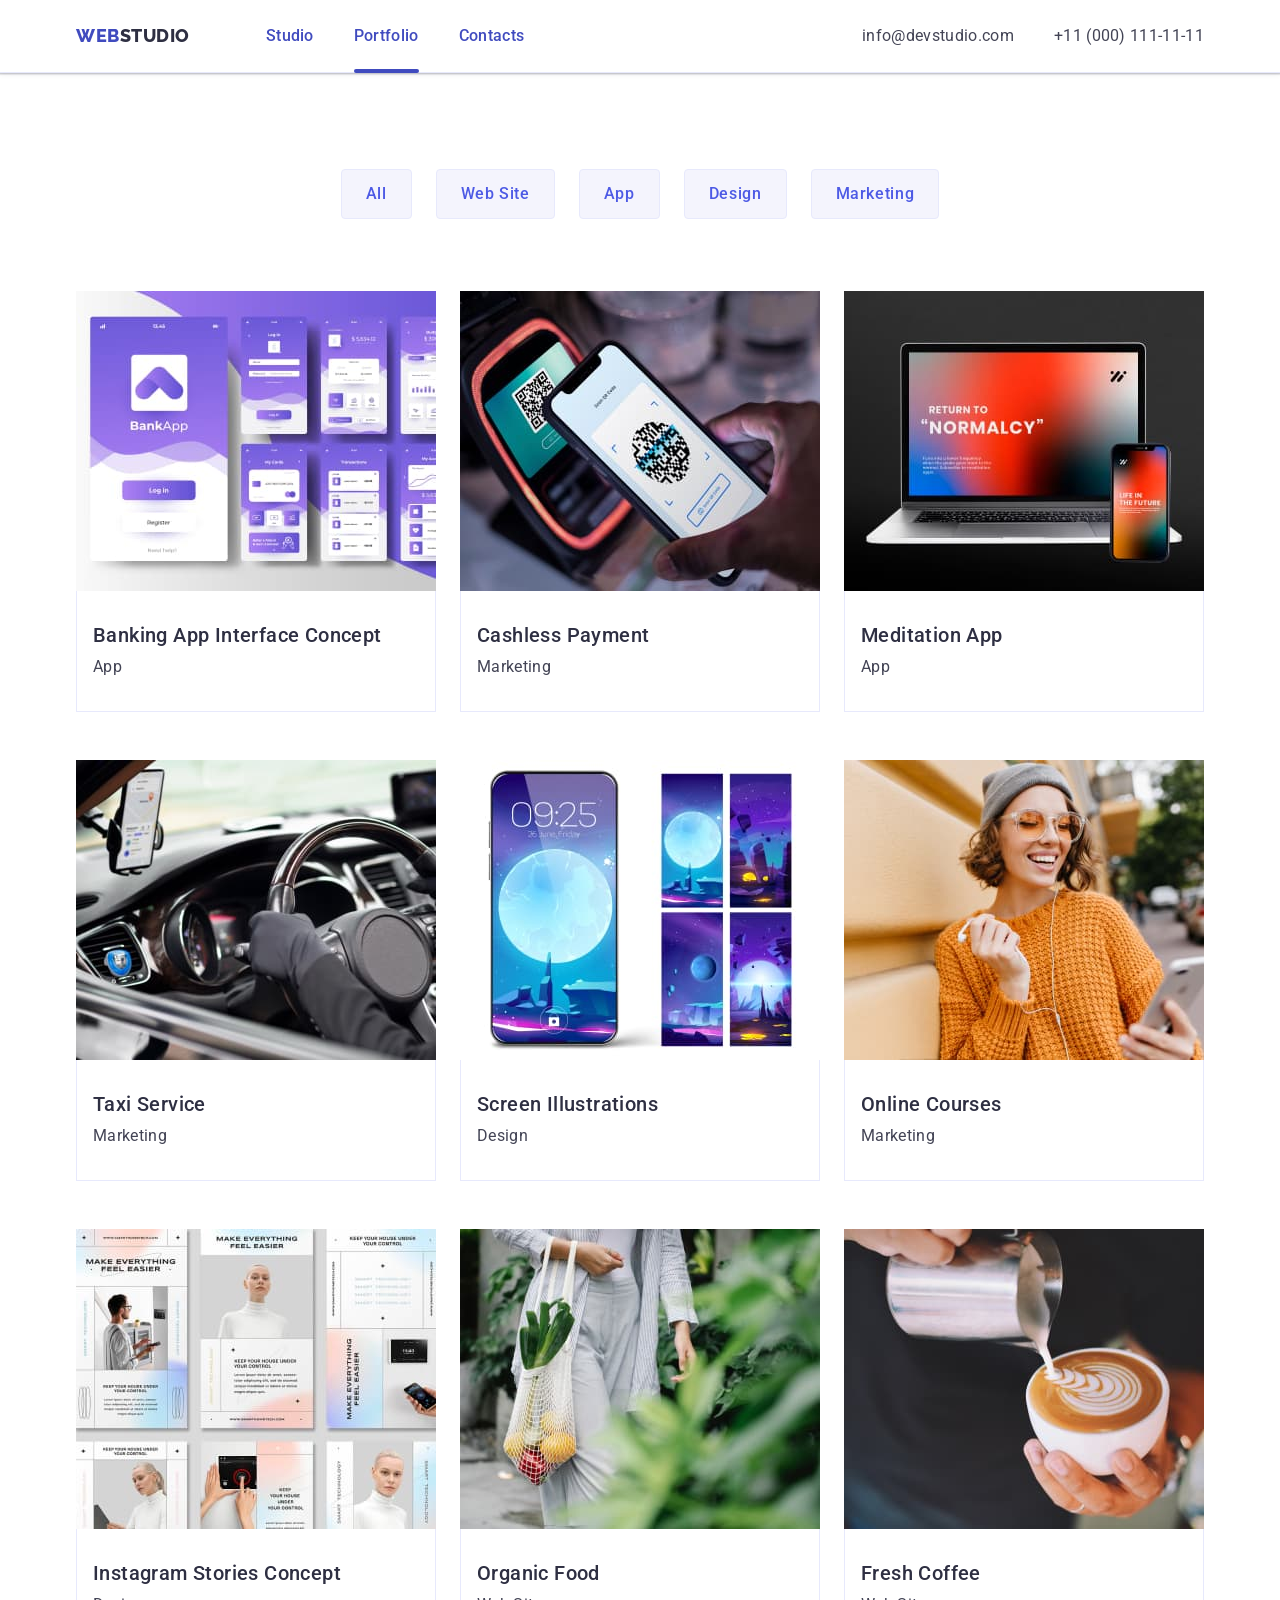
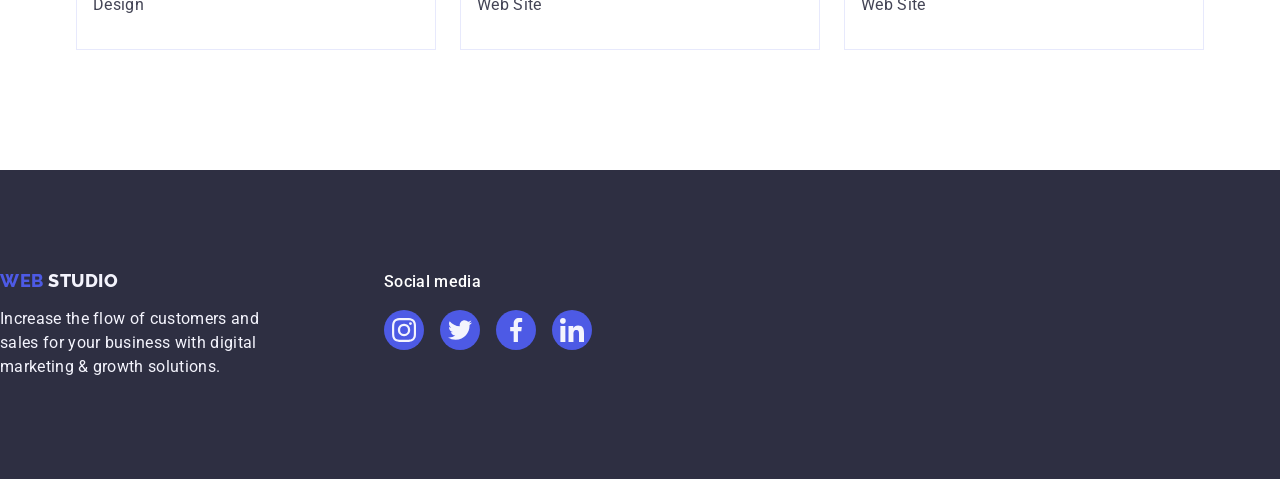
==== portfolio.html @ 7f1d04fc "Initial commit" ====
<!DOCTYPE html>
<html lang="en">
  <head>
    <meta charset="UTF-8" />
    <meta name="viewport" content="width=, initial-scale=1.0" />
    <title>Portfolio</title>
    <link rel="preconnect" href="https://fonts.googleapis.com" />
    <link rel="preconnect" href="https://fonts.gstatic.com" crossorigin />
    <link rel="preconnect" href="https://fonts.googleapis.com" />
    <link rel="preconnect" href="https://fonts.gstatic.com" crossorigin />
    <link
      href="https://fonts.googleapis.com/css2?family=Raleway:wght@800&family=Roboto:wght@400;500;700;900&display=swap"
      rel="stylesheet"
    />
    <link
      rel="stylesheet"
      href="https://cdnjs.cloudflare.com/ajax/libs/modern-normalize/2.0.0/modern-normalize.min.css"
    />
    <link rel="stylesheet" href="./css/styles.css" />
  </head>
  <body>
    <!---header section-->
    <header class="header">
      <div class="header-content container">
        <nav class="nav">
          <a class="logo link" href="./index.html"
            >Web<span class="logo-span">Studio </span>
          </a>

          <ul class="naw-list list">
            <li class="naw-element">
              <a class="naw-item link" href="./index.html">Studio</a>
            </li>
            <li class="naw-element">
              <a class="naw-item link current" href="./portfolio.html"
                >Portfolio</a
              >
            </li>
            <li class="naw-element">
              <a class="naw-item link" href="">Contacts</a>
            </li>
          </ul>
        </nav>

        <address class="adress">
          <ul class="adress-list list">
            <li class="adress-element">
              <a class="adress-item link" href="mailto:info@devstudio.com"
                >info@devstudio.com</a
              >
            </li>
            <li class="adress-element">
              <a class="adress-item link" href="tel:+110001111111"
                >+11 (000) 111-11-11</a
              >
            </li>
          </ul>
        </address>
      </div>
    </header>
    <main class="main">
      <section class="filter">
        <div class="container">
          <h1 class="visually-hidden">portfolio</h1>
          <ul class="filter-list list">
            <li class="filter-item">
              <button class="filter-button" type="button">All</button>
            </li>

            <li class="filter-item">
              <button class="filter-button" type="button">Web Site</button>
            </li>

            <li class="filter-item">
              <button class="filter-button" type="button">App</button>
            </li>

            <li class="filter-item">
              <button class="filter-button" type="button">Design</button>
            </li>

            <li class="filter-item">
              <button class="filter-button" type="button">Marketing</button>
            </li>
          </ul>

          <ul class="galery-list list">
            <li class="galery-item">
              <a class="galery-link link" href="">
                <div class="galery-image">
                  <img
                    class="galery-image"
                    src="./images/meny.jpg"
                    width="360"
                    alt="Banking App Interface Concept"
                  />
                  <p class="galery-img-p">
                    14 Stylish and User-Friendly App Design Concepts · Task
                    Manager App · Calorie Tracker App · Exotic Fruit Ecommerce
                    App · Cloud Storage App
                  </p>
                </div>
                <div class="container-galery">
                  <h2 class="galery-title">Banking App Interface Concept</h2>
                  <p class="galery-text">App</p>
                </div>
              </a>
            </li>

            <li class="galery-item">
              <a class="galery-link link" href="">
                <div class="galery-image">
                  <img
                    class="galery-image"
                    src="./images/tel.jpg"
                    width="360"
                    alt="Cashless Payment"
                  />
                  <p class="galery-img-p">
                    14 Stylish and User-Friendly App Design Concepts · Task
                    Manager App · Calorie Tracker App · Exotic Fruit Ecommerce
                    App · Cloud Storage App
                  </p>
                </div>
                <div class="container-galery">
                  <h2 class="galery-title">Cashless Payment</h2>
                  <p class="galery-text">Marketing</p>
                </div>
              </a>
            </li>

            <li class="galery-item">
              <a class="galery-link link" href="">
                <div class="galery-image">
                  <img
                    class="galery-image"
                    src="./images/notered.jpg"
                    width="360"
                    alt="Meditation App"
                  />
                  <p class="galery-img-p">
                    14 Stylish and User-Friendly App Design Concepts · Task
                    Manager App · Calorie Tracker App · Exotic Fruit Ecommerce
                    App · Cloud Storage App
                  </p>
                </div>
                <div class="container-galery">
                  <h2 class="galery-title">Meditation App</h2>
                  <p class="galery-text">App</p>
                </div>
              </a>
            </li>

            <li class="galery-item">
              <a class="galery-link link" href="">
                <div class="galery-image">
                  <img
                    class="galery-image"
                    src="./images/car.jpg"
                    width="360"
                    alt="Taxi Service"
                  />
                  <p class="galery-img-p">
                    14 Stylish and User-Friendly App Design Concepts · Task
                    Manager App · Calorie Tracker App · Exotic Fruit Ecommerce
                    App · Cloud Storage App
                  </p>
                </div>
                <div class="container-galery">
                  <h2 class="galery-title">Taxi Service</h2>
                  <p class="galery-text">Marketing</p>
                </div>
              </a>
            </li>

            <li class="galery-item">
              <a class="galery-link link" href="">
                <div class="galery-image">
                  <img
                    class="galery-image"
                    src="./images/moon.jpg"
                    width="360"
                    alt="Screen Illustrations"
                  />
                  <p class="galery-img-p">
                    14 Stylish and User-Friendly App Design Concepts · Task
                    Manager App · Calorie Tracker App · Exotic Fruit Ecommerce
                    App · Cloud Storage App
                  </p>
                </div>
                <div class="container-galery">
                  <h2 class="galery-title">Screen Illustrations</h2>
                  <p class="galery-text">Design</p>
                </div>
              </a>
            </li>

            <li class="galery-item">
              <a class="galery-link link" href="">
                <div class="galery-image">
                  <img
                    class="galery-image"
                    src="./images/girl.jpg"
                    width="360"
                    alt="Online Courses"
                  />
                  <p class="galery-img-p">
                    14 Stylish and User-Friendly App Design Concepts · Task
                    Manager App · Calorie Tracker App · Exotic Fruit Ecommerce
                    App · Cloud Storage App
                  </p>
                </div>
                <div class="container-galery">
                  <h2 class="galery-title">Online Courses</h2>
                  <p class="galery-text">Marketing</p>
                </div>
              </a>
            </li>

            <li class="galery-item">
              <a class="galery-link link" href="">
                <div class="galery-image">
                  <img
                    class="galery-image"
                    src="./images/card.jpg"
                    width="360"
                    alt=" Instagram Stories Concept"
                  />
                  <p class="galery-img-p">
                    14 Stylish and User-Friendly App Design Concepts · Task
                    Manager App · Calorie Tracker App · Exotic Fruit Ecommerce
                    App · Cloud Storage App
                  </p>
                </div>
                <div class="container-galery">
                  <h2 class="galery-title">Instagram Stories Concept</h2>
                  <p class="galery-text">Design</p>
                </div>
              </a>
            </li>

            <li class="galery-item">
              <a class="galery-link link" href="">
                <div class="galery-image">
                  <img
                    class="galery-image"
                    src="./images/fruit.jpg"
                    width="360"
                    alt="Organic Food"
                  />
                  <p class="galery-img-p">
                    14 Stylish and User-Friendly App Design Concepts · Task
                    Manager App · Calorie Tracker App · Exotic Fruit Ecommerce
                    App · Cloud Storage App
                  </p>
                </div>
                <div class="container-galery">
                  <h2 class="galery-title">Organic Food</h2>
                  <p class="galery-text">Web Site</p>
                </div>
              </a>
            </li>

            <li class="galery-item">
              <a class="galery-link link" href="">
                <div class="galery-image">
                  <img
                    class="galery-image"
                    src="./images/cofee.jpg"
                    width="360"
                    alt="Fresh Coffee"
                  />
                  <p class="galery-img-p">
                    14 Stylish and User-Friendly App Design Concepts · Task
                    Manager App · Calorie Tracker App · Exotic Fruit Ecommerce
                    App · Cloud Storage App
                  </p>
                </div>
                <div class="container-galery">
                  <h2 class="galery-title">Fresh Coffee</h2>
                  <p class="galery-text">Web Site</p>
                </div>
              </a>
            </li>
          </ul>
        </div>
      </section>
    </main>
    <!--footer section-->
    <footer class="footer">
      <div class="footer-container">
        <div class="footer-content">
          <a class="footer-logo link" href="./index.html"
            >Web <span class="logo-span">Studio </span>
          </a>
          <p class="footer-text">
            Increase the flow of customers and sales for your business with
            digital marketing & growth solutions.
          </p>
        </div>
        <div class="footer-social">
          <p class="footer-social-text">Social media</p>
          <ul class="footer-social-list list">
            <li class="footer-social-list-item">
              <a class="footer-icon-social" href="#">
                <svg class="footer-icon" width="24" height="24">
                  <use href="./images/icons.svg#icon-instagram"></use>
                </svg>
              </a>
            </li>
            <li class="footer-social-list-item">
              <a class="footer-icon-social" href="#">
                <svg class="footer-icon" width="24" height="24">
                  <use href="./images/icons.svg#icon-twitter"></use>
                </svg>
              </a>
            </li>
            <li class="footer-social-list-item">
              <a class="footer-icon-social" href="#">
                <svg class="footer-icon" width="24" height="24">
                  <use href="./images/icons.svg#icon-facebook"></use>
                </svg>
              </a>
            </li>
            <li class="footer-social-list-item">
              <a class="footer-icon-social" href="#">
                <svg class="footer-icon" width="24" height="24">
                  <use href="./images/icons.svg#icon-linkedin"></use>
                </svg>
              </a>
            </li>
          </ul>
        </div>
      </div>
    </footer>
  </body>
</html>
---- css/styles.css ----
/*
font-family: "Roboto", sans-serif;
font-family: "Relawey", sans-serif;
*/

*,
*::after,
*::before {
  box-sizing: border-box;
}
img {
  display: block;
  max-width: 100%;
  height: auto;
}
body {
  margin: 0;
  font-family: Roboto, sans-serif;
  color: #434455;
  background-color: var(--white);
}

:root {
  --irish: #4d5ae5;
  --ocean: #404bbf;
  --navyblue: #2e2f42;
  --slate: #434455;
  --lightflover: #8e8f99;
  --cornflover: #e7e9fc;
  --cloud: #f4f4fd;
  --white: #ffffff;
}

.container {
  max-width: 1158px;
  padding-left: 15px;
  padding-right: 15px;
  margin-left: auto;
  margin-right: auto;
}

h1,
h2,
h3,
h4,
h5,
h6,
p {
  margin: 0;
}
ul {
  margin: 0;
  padding: 0;
  list-style-type: none;
}

.header {
  border-bottom: 1px solid #e7e9fc;
  box-shadow: 0px 1px 6px 0px rgba(46, 47, 66, 0.08),
    0px 1px 1px 0px rgba(46, 47, 66, 0.16),
    0px 2px 1px 0px rgba(46, 47, 66, 0.08);
}
.header-content {
  display: flex;
  align-items: center;
  justify-content: space-between;
}
.logo {
  margin-right: 76px;
  padding: 24px 0;
  font-family: Raleway, sans-serif;
  color: var(--iris, #4d5ae5);
  font-size: 18px;
  font-weight: 800;
  line-height: 1.17;
  letter-spacing: 0.54px;
  text-transform: uppercase;
}
.logo-span {
  color: var(--navyblue);
}
.link {
  text-decoration: none;
  position: relative;
  color: #404bbf;
}
.list {
  list-style: none;
}
.nav {
  display: flex;
  align-self: center;
  align-items: center;
}

.naw-list {
  display: flex;
  align-items: center;
  gap: 40px;
}
.naw-item {
  display: block;
  padding: 24px 0;
  color: var(--navyblue);
  font-family: Roboto, sans-serif;
  font-size: 16px;
  font-weight: 500;
  line-height: 1.5;
  letter-spacing: 0.02em;
  color: #404bbf;
   transition:color 250ms cubic-bezier(0.4, 0, 0.2, 1) ;
}
.naw-item:hover::after,
.naw-item:focus::after,
.naw-item.current::after
 {
  opacity: 1;
}
.naw-item:hover 
.naw-item:focus {
  color: #404bbf;
}
.naw-item:active{
  color: #404bbf;
}
.naw-item::after {
   position: absolute;
  left: 0;
 content: "";
 opacity: 0;
  width: 100%;
  height: 4px;
  bottom: -1px;
   
  color: var(--ocean);
  background-color: #404bbf;
  border-radius: 2px;
  
  margin-top: 20px;
 

}
.naw-item.curent{
  color:#404bbf ;
}
.visually-hidden {
  position: absolute;
  width: 1px;
  height: 1px;
  margin: -1px;
  border: 0;
  padding: 0;
  white-space: nowrap;
  clip-path: inset(100%);
  clip: rect(0 0 0 0);
  overflow: hidden;
}
.section {
  padding: 120px 0;
}
.service {
  padding-top: 0;
}

.adress {
  font-style: normal;
 
}
.adress-list {
  display: flex;
  gap: 40px;
}
.adress-item {
  display: block;
  padding: 24px 0;
  color: var(--slate);
  font-family: Roboto, sans-serif;
  font-size: 16px;
  line-height: 1.5;
  letter-spacing: 0.32px;
  transition:color 250ms cubic-bezier(0.4, 0, 0.2, 1);
}
.adress-item:hover,
.adress-item:focus {
  color: #404bbf;
}
.adress-item:active {
  color: #404bbf;
}

.filter {
  padding-top: 96px;
  padding-bottom: 120px;
}
.filter-list {
  display: flex;
  justify-content: center;
  gap: 24px;
  margin-bottom: 72px;
}
.filter-button {
  padding: 12px 24px;
  border: 1px solid #e7e9fc;
  border-radius: 4px;
  color: var(--irish);
  background-color: var(--cloud);
  font-family: Roboto, sans-serif;
  font-size: 16px;
  font-weight: 500;
  line-height: 1.5;
  letter-spacing: 0.64px;
  text-align: center;
  cursor: pointer;
  transition: color 250ms cubic-bezier(0.4, 0, 0.2, 1),
    background-color 250ms cubic-bezier(0.4, 0, 0.2, 1),
    border-color 250ms cubic-bezier(0.4, 0, 0.2, 1),
    box-shadow 250ms cubic-bezier(0.4, 0, 0.2, 1);
}

.filter-button:hover,
.filter-button:focus {
  border: 1px solid transparent;
  color: #fff;
  border-radius: 4px;
  background: var(--ocean, #404bbf);
  box-shadow: 0px 2px 2px 0px rgba(0, 0, 0, 0.12),
    0px 2px 1px 0px rgba(0, 0, 0, 0.08), 0px 3px 1px 0px rgba(0, 0, 0, 0.1);
}
.container-galery {
  padding: 32px 16px;
  border: 1px solid #e7e9fc;
  border-top: none;
  transform: translateY(0%);
}
.galery-item {
  width: calc((100% - 48px) / 3);
  background: var(--white);
}
.galery-link {
  display: block;
  transition: box-shadow 250ms cubic-bezier(0.4, 0, 0.2, 1);
}
.galery-link:hover,
.galery-link:focus {
  box-shadow: 0px 1px 6px rgba(46, 47, 66, 0.08),
    0px 1px 1px rgba(46, 47, 66, 0.16), 0px 2px 1px rgba(46, 47, 66, 0.08);
  transform: translateY(0%) ;
  transform : translateY(0%);
}
.galery-title {
  margin-bottom: 8px;
  font-family: Roboto, sans-serif;
  font-size: 20px;
  font-style: normal;
  font-weight: 500;
  line-height: 1.2;
  letter-spacing: 0.02em;
  color: #2e2f42;
}
.galery-link:hover .galery-img-p,
.galery-link:focus .galery-img-p{
  transform: translateY(0%);
 
}
.galery-list {
  display: flex;
  flex-wrap: wrap;
  column-gap: 24px;
  row-gap: 48px;
}
.galery-text {
  color: var(--slate);
  font-family: Roboto;
  font-size: 16px;
  font-style: normal;
  font-weight: 400;
  line-height: 1.5;
  letter-spacing: 0.02em;
}
.galery-image {
  overflow: hidden;
  position: relative;
}
.galery-img-p {
  position: absolute;
  top: 0;
  font-size: 16px;
  line-height: 1.5;
  letter-spacing: 0.02em;
  color: #f4f4fd;
  padding: 40px 32px;
  background-color: #4d5ae5;
  height: 100%;
  width: 100%;
  transform: translateY(100%);
  transition: transform 250ms cubic-bezier(0.4, 0, 0.2, 1);
}

.hero {
  padding: 188px 0;

  background-color: #2e2f42;
  background-image: linear-gradient(
      rgba(46, 47, 66, 0.7),
      rgba(46, 47, 66, 0.7)
    ),
    url(../images/people-office.jpg);
  background-size: cover;
  max-width: 1440px;
  margin: 0 auto;
  background-repeat: no-repeat;
  background-position: center;
}
.hero-title {
  max-width: 496px;
  margin: 0 auto;
  margin-bottom: 48px;
  
  color: var(--white);
  font-family: Roboto, sans-serif;
  font-size: 56px;
  font-weight: 700;
  line-height: 1.07;
  letter-spacing: 1.12px;
  text-align: center;
}

.hero-button {
  display: block;
  margin: 0 auto;
  min-width: 169px;
  border: none;
  border-radius: 4px;
  padding: 16px 32px;
  color: var(--white);
  background: var(--irish);
  font-family: Roboto, sans-serif;
  font-size: 16px;
  font-weight: 500;
  line-height: 1.5;
  letter-spacing: 0.64px;
  cursor: pointer;
  transition: background-color 250ms cubic-bezier(0.4, 0, 0.2, 1);
}
.hero-button:hover,
.hero-button:focus {
  background: var(--ocean);
}

.advantages-list {
  display: flex;
  gap: 24px;
}
.advantages-item {
  width: calc((100% - 72px) / 4);
}
.advantages-title {
  margin-bottom: 8px;
  color: var(--navyblue);
  font-family: Roboto, sans-serif;
  font-size: 20px;
  font-weight: 500;
  line-height: 1.2;
  letter-spacing: 0.4px;
}
.advantages-text {
  color: var(--slate);
  font-family: Roboto, sans-serif;
  font-size: 16px;
  font-weight: 400;
  line-height: 1.5;
  letter-spacing: 0.32px;
}
.advantages-item-content {
  border-radius: 4px;
  background: var(--cloud);
  margin-bottom: 8px;
  display: flex;
  align-items: center;
  justify-content: center;
  padding: 24px 100px;
}
.service-name {
  margin-bottom: 72px;
  padding-bottom: 72px;
  color: var(--navyblue);
  text-align: center;
  font-family: Roboto, sans-serif;
  font-size: 36px;
  font-weight: 700;
  line-height: 1.11;
  letter-spacing: 0.72px;
  text-transform: capitalize;
}
.servise-list {
  display: flex;
  gap: 24px;
}
.service-item {
  width: calc((100% - 48px) / 3);
}
.team {
  background-color: #f4f4fd;
  padding: 120px 0;
}

.team-content {
  padding: 32px 0;
}
.team-title {
  margin-bottom: 72px;
  color: var(--navyblue);
  text-align: center;
  font-family: Roboto, sans-serif;
  font-size: 36px;
  font-weight: 700;
  line-height: 1.11;
  letter-spacing: 0.72px;
  text-transform: capitalize;
}
.team-list {
  display: flex;
  gap: 24px;
}
.team-item {
  width: calc((100% - 72px) / 4);
  background-color: #ffffff;
  border-radius: 0px 0px 4px 4px;
  box-shadow: 0px 1px 6px rgba(46, 47, 66, 0.08),
    0px 1px 1px rgba(46, 47, 66, 0.16), 0px 2px 1px rgba(46, 47, 66, 0.08);
}

.team-subtitle {
  text-align: center;
  margin-bottom: 8px;
  color: var(--navyblue);
  font-family: Roboto, sans-serif;
  font-size: 20px;
  font-weight: 500;
  line-height: 1.2;
  letter-spacing: 0.4px;
}
.team-text {
  text-align: center;
  color: var(--slate);
  font-family: Roboto, sans-serif;
  font-size: 16px;
  font-weight: 400;
  line-height: 1.5;
  letter-spacing: 0.32px;
  margin-bottom: 8px;
}
.team-content-list {
  display: flex;
  align-items: center;
  justify-content: center;
  gap: 24px;
}

.team-icon-social {
  width: 40px;
  height: 40px;
  background-color: #4d5ae5;
  border-radius: 50%;
  display: flex;
  align-items: center;
  justify-content: center;
  transition: background-color 250ms cubic-bezier(0.4, 0, 0.2, 1);
}
.team-icon-social:hover,
.team-icon-social:focus {
  background-color: #404bbf;
}

.team-icon {
  fill: #f4f4fd;
}
.customers-title {
  color: var(--navyblue, #2e2f42);
  text-align: center;
  font-family: Roboto;
  font-size: 36px;
  font-style: normal;
  font-weight: 700;
  line-height: 1.11;
  letter-spacing: 0.72px;
  text-transform: capitalize;
  margin-bottom: 72px;
}
.customers {
  padding: 120px 0 120px;
}
.customers-content-list {
  display: flex;
  align-items: center;
  justify-content: center;
  gap: 24px;
}
.customers-content-list-item {
  width: 168px;
  height: 88px;
}
.customers-logo {
  display: flex;
  align-items: center;
  justify-content: center;
  color: #8e8f99;
  width: 100%;
  height: 100%;
  border-radius: 4px;
  border: 1px solid var(--lightslate, #8e8f99);
  transition: border-color 250ms cubic-bezier(0.4, 0, 0.2, 1),
    color 250ms cubic-bezier(0.4, 0, 0.2, 1);
}

.customers-icon-logo {
  fill: currentColor;
}
.customers-logo:hover,
.customers-logo:focus {
  border-color: #404bbf;
  color: #404bbf;
}
.footer {
  padding: 100px 0px 100px;
  background-color: var(--navyblue);
}
.footer-container {
  display: flex;
  align-items: baseline;
}
.footer-content {
  margin-right: 120px;
}
.footer-logo {
  display: inline-block;
  margin-bottom: 16px;
  font-family: "Raleway", sans-serif;
  color: var(--iris, #4d5ae5);
  font-size: 18px;
  font-weight: 800;
  line-height: 1.17;
  letter-spacing: 0.54px;
  text-transform: uppercase;
}

.footer-logo span {
  color: #f4f4fd;
}

.footer-text {
  width: 264px;
  color: var(--cloud);
  font-size: 16px;
  font-weight: 400;
  line-height: 1.5;
  letter-spacing: 0.32px;
}
.footer-social {
}
.footer-social-text {
  color: var(--white, #fff);
  font-family: Roboto;
  font-size: 16px;
  font-style: normal;
  font-weight: 500;
  line-height: 1.5;
  letter-spacing: 0.32px;
  margin-bottom: 16px;
}
.footer-social-list {
  display: flex;
  gap: 16px;
}

.footer-social-list-item {
  width: 40px;
  height: 40px;
}
.footer-icon-social {
  width: 100%;
  height: 100%;
  background-color: #4d5ae5;
  border-radius: 50%;
  display: flex;
  align-items: center;
  justify-content: center;
  transition: background-color 250ms cubic-bezier(0.4, 0, 0.2, 1);
}
.footer-icon-social:hover,
.footer-icon-social:focus {
  background-color:#31d0aa;
}
.footer-icon {
  fill: #f4f4fd;
}
.backdrop {
  position: fixed;
  top: 0;
  left: 0;
  width: 100%;
  height: 100%;
  background: var(--navyblue-modal, rgba(46, 47, 66, 0.4));
  backdrop-filter: blur(1px) ;
  transition: opacity 250ms cubic-bezier(0.4, 0, 0.2, 1), visibility 250ms cubic-bezier(0.4, 0, 0.2, 1); 
}
.backdrop.is-hidden{
  opacity:0;
  pointer-events: none;
  visibility: hidden;
}
.modal {
  position: absolute;
  top: 50%;
  left: 50%;
  transform: translate(-50%, -50%) scale(1);
 width: 408px;px;
  min-height: 584px;
  border-radius: 4px;
  background: var(--dairy, #fcfcfc);
  box-shadow:0px 1px 1px rgba(0, 0, 0, 0.14), 0px 1px 3px rgba(0, 0, 0, 0.12), 0px 2px 1px rgba(0, 0, 0, 0.2);
   transition: transform 250ms cubic-bezier(0.4, 0, 0.2, 1); 
}
.modal-btn {
  position: absolute;
  top: 24px;
  right: 24px;
  display: flex;
  align-items: center;
  justify-content: center;
  padding: 0;
  background-color: transparent;
  border: none;
  width: 24px;
  height: 24px; 
  border-radius: 50%;
  background-color: #e7e9fc; 
  border: 1px solid rgba(0, 0, 0, 0.1);
  cursor: pointer; 
  transition: background-color 250ms cubic-bezier(0.4, 0, 0.2, 1), border 250ms cubic-bezier(0.4, 0, 0.2, 1); 

}
.modal-btn:hover,
.modal-btn:focus {
  background-color: #404bbf; 
 border: none;
   fill: #ffffff;
}

.modal-btn-icon{
  transition: fill 250ms cubic-bezier(0.4, 0, 0.2, 1);
}
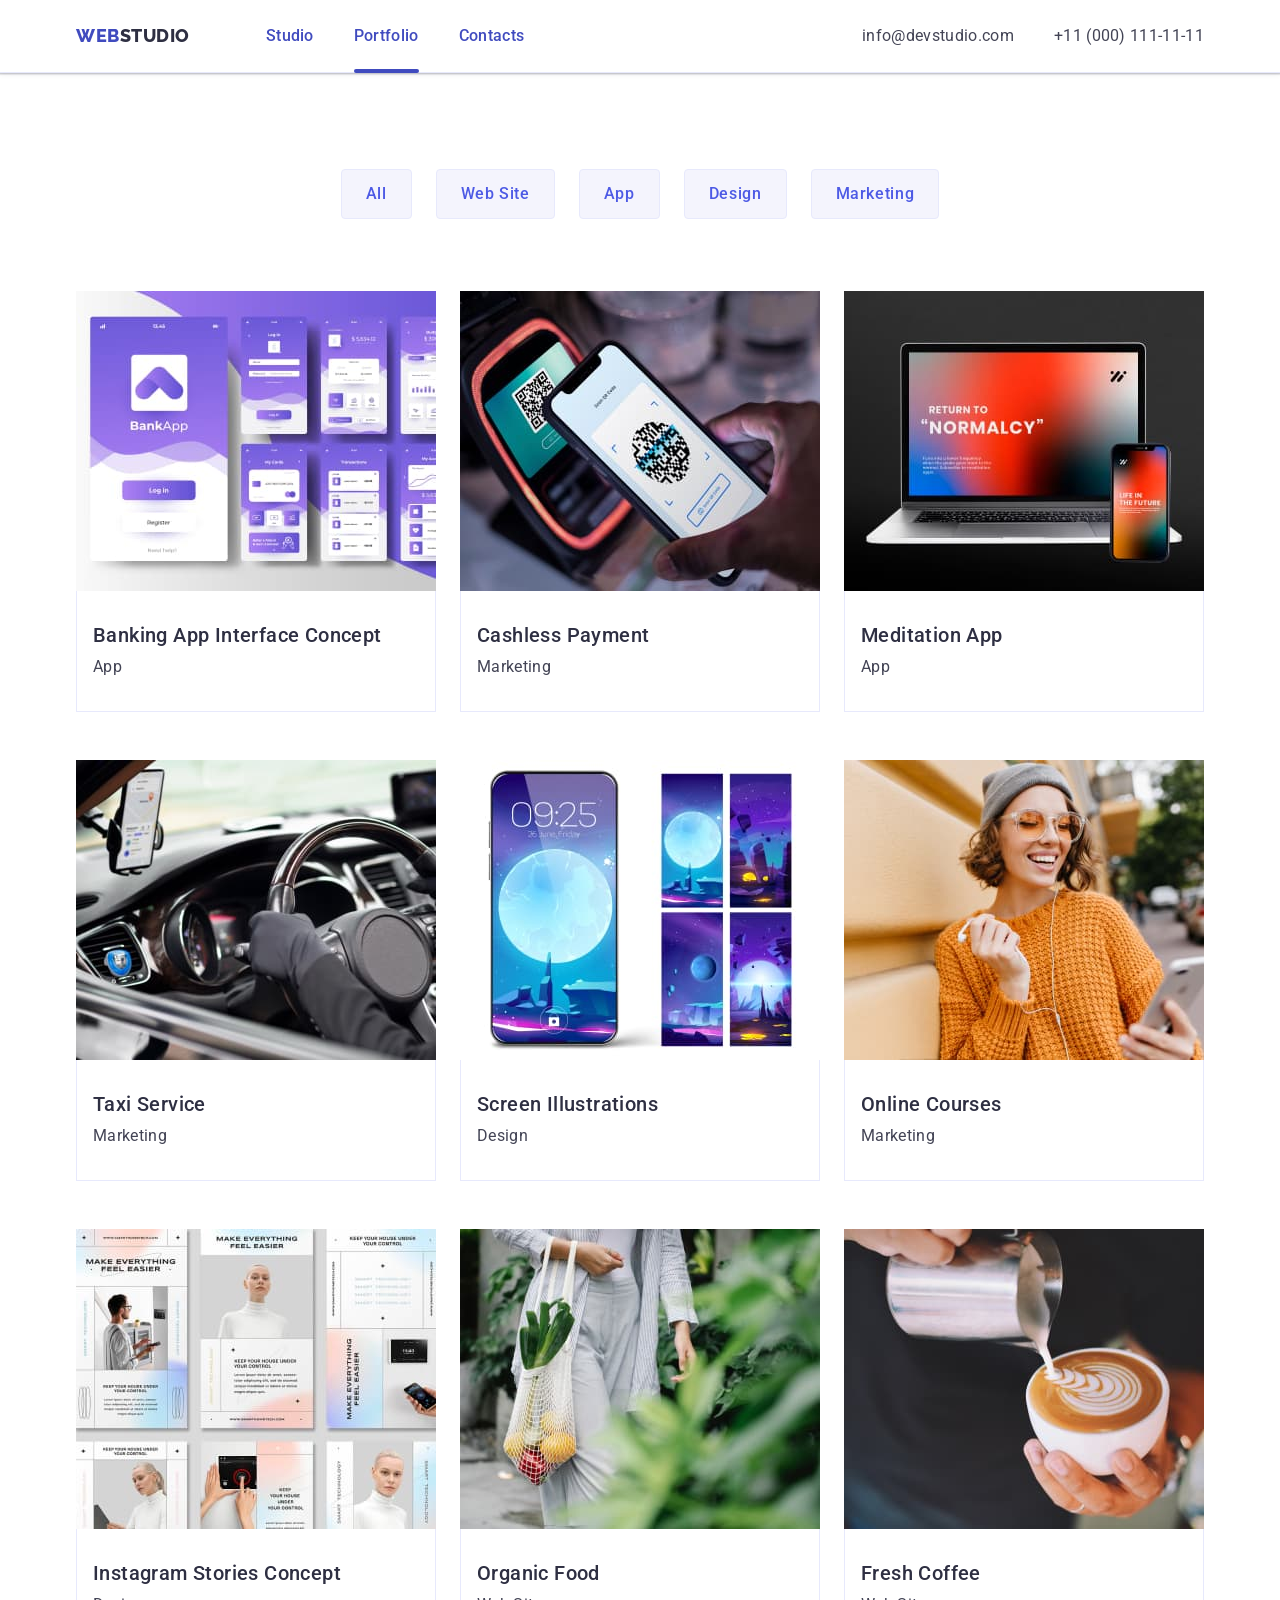
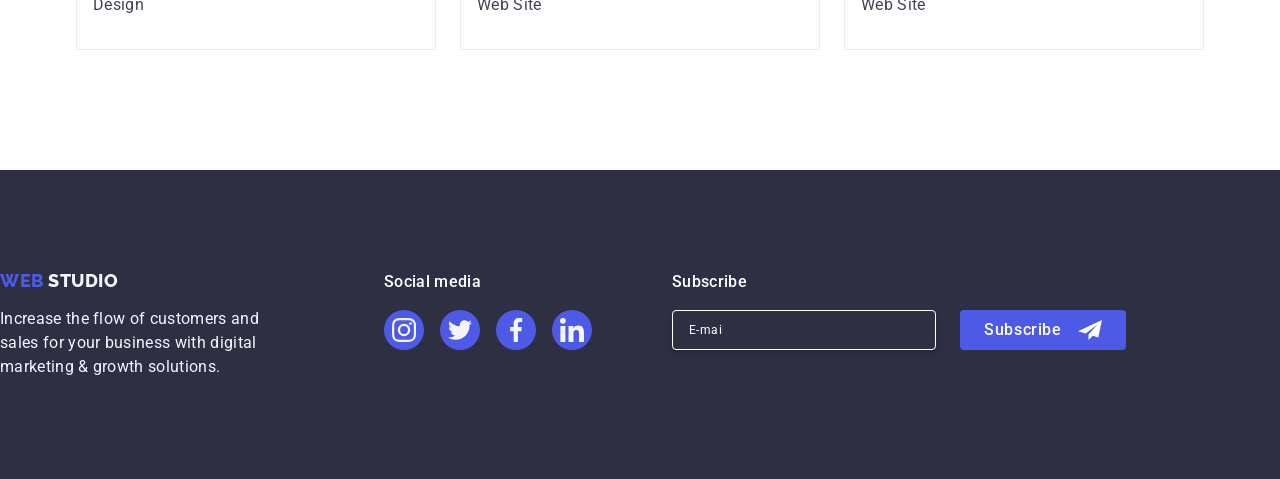
==== commit 81e0e8d3: "home-5" ====
--- a/portfolio.html
+++ b/portfolio.html
@@ -331,6 +331,27 @@
             </li>
           </ul>
         </div>
+        <div class="email-input">
+          <p class="email-text">Subscribe</p>
+       <form class="form" name="Subscribe">
+          <label class="form-label">
+
+<input  
+class="form-input"
+ type="email"
+ name="email" 
+ placeholder="E-mail"/>
+</label>
+<button class="button-submit" type="submit">Subscribe
+<svg class="button-submit-icon" width="24" height="24">
+<use href="./images/icons.svg#icon-Fly"> </use>
+</svg>
+
+
+
+</button>
+   
+  </div>
       </div>
     </footer>
   </body>
--- a/css/styles.css
+++ b/css/styles.css
@@ -108,40 +108,36 @@
   line-height: 1.5;
   letter-spacing: 0.02em;
   color: #404bbf;
-   transition:color 250ms cubic-bezier(0.4, 0, 0.2, 1) ;
+  transition: color 250ms cubic-bezier(0.4, 0, 0.2, 1);
 }
 .naw-item:hover::after,
 .naw-item:focus::after,
-.naw-item.current::after
- {
+.naw-item.current::after {
   opacity: 1;
 }
-.naw-item:hover 
-.naw-item:focus {
+.naw-item:hover .naw-item:focus {
   color: #404bbf;
 }
-.naw-item:active{
+.naw-item:active {
   color: #404bbf;
 }
 .naw-item::after {
-   position: absolute;
+  position: absolute;
   left: 0;
- content: "";
- opacity: 0;
+  content: "";
+  opacity: 0;
   width: 100%;
   height: 4px;
   bottom: -1px;
-   
+
   color: var(--ocean);
   background-color: #404bbf;
   border-radius: 2px;
-  
+
   margin-top: 20px;
- 
-
-}
-.naw-item.curent{
-  color:#404bbf ;
+}
+.naw-item.curent {
+  color: #404bbf;
 }
 .visually-hidden {
   position: absolute;
@@ -164,7 +160,6 @@
 
 .adress {
   font-style: normal;
- 
 }
 .adress-list {
   display: flex;
@@ -178,7 +173,7 @@
   font-size: 16px;
   line-height: 1.5;
   letter-spacing: 0.32px;
-  transition:color 250ms cubic-bezier(0.4, 0, 0.2, 1);
+  transition: color 250ms cubic-bezier(0.4, 0, 0.2, 1);
 }
 .adress-item:hover,
 .adress-item:focus {
@@ -244,8 +239,8 @@
 .galery-link:focus {
   box-shadow: 0px 1px 6px rgba(46, 47, 66, 0.08),
     0px 1px 1px rgba(46, 47, 66, 0.16), 0px 2px 1px rgba(46, 47, 66, 0.08);
-  transform: translateY(0%) ;
-  transform : translateY(0%);
+  transform: translateY(0%);
+  transform: translateY(0%);
 }
 .galery-title {
   margin-bottom: 8px;
@@ -258,9 +253,8 @@
   color: #2e2f42;
 }
 .galery-link:hover .galery-img-p,
-.galery-link:focus .galery-img-p{
+.galery-link:focus .galery-img-p {
   transform: translateY(0%);
- 
 }
 .galery-list {
   display: flex;
@@ -315,7 +309,7 @@
   max-width: 496px;
   margin: 0 auto;
   margin-bottom: 48px;
-  
+
   color: var(--white);
   font-family: Roboto, sans-serif;
   font-size: 56px;
@@ -556,8 +550,7 @@
   line-height: 1.5;
   letter-spacing: 0.32px;
 }
-.footer-social {
-}
+
 .footer-social-text {
   color: var(--white, #fff);
   font-family: Roboto;
@@ -589,10 +582,81 @@
 }
 .footer-icon-social:hover,
 .footer-icon-social:focus {
-  background-color:#31d0aa;
+  background-color: #31d0aa;
 }
 .footer-icon {
   fill: #f4f4fd;
+}
+.email-input {
+  margin-left: 80px;
+}
+.email-text {
+  color: var(--white, #FFF);
+
+font-family: Roboto;
+font-weight: 500;
+line-height: 24px; 
+letter-spacing: 0.32px;
+  margin-bottom: 16px;
+}
+.form {
+  display: flex;
+  gap: 24px;
+}
+.form-label {
+  width: 264px;
+  height: 40px;
+}
+
+.form-input {
+  width: 264px;
+  height: 40px;
+  color: var(--white, #fff);
+  font-size: 12px;
+  font-weight: 400;
+  line-height: 24px; /* 200% */
+  letter-spacing: 0.48px;
+  border-radius: 4px;
+  border: 1px solid var(--white, #fff);
+  box-shadow: 0px 4px 4px 0px rgba(0, 0, 0, 0.15);
+  background: var(--navyblue, #2e2f42);
+  padding: 8px 212px 8px 16px;
+  background-color: transparent;
+  line-height: 1.5;
+}
+.form-input::placeholder {
+  color: white;
+}
+
+.button-submit {
+  min-width: 165px;
+  height: 40px;
+  box-shadow: none;
+  border: none;
+  display: flex;
+  padding: 8px 24px;
+  justify-content: center;
+  align-items: center;
+  color: var(--white);
+  text-align: center;
+  font-family: "Roboto", sans-serif;
+  font-size: 16px;
+  border-radius: 4px;
+  cursor: pointer;
+  background: #4d5ae5;
+  font-weight: 500;
+  line-height: 1.5;
+  letter-spacing: 0.04em;
+  transition: background-color 250ms cubic-bezier(0.4, 0, 0.2, 1);
+
+}
+.button-submit:hover,
+.button-submit:focus {
+  background: var(--ocean);
+}
+.button-submit-icon {
+  fill: var(--white);
+  margin-left: 16px;
 }
 .backdrop {
   position: fixed;
@@ -601,11 +665,12 @@
   width: 100%;
   height: 100%;
   background: var(--navyblue-modal, rgba(46, 47, 66, 0.4));
-  backdrop-filter: blur(1px) ;
-  transition: opacity 250ms cubic-bezier(0.4, 0, 0.2, 1), visibility 250ms cubic-bezier(0.4, 0, 0.2, 1); 
-}
-.backdrop.is-hidden{
-  opacity:0;
+  backdrop-filter: blur(1px);
+  transition: opacity 250ms cubic-bezier(0.4, 0, 0.2, 1),
+    visibility 250ms cubic-bezier(0.4, 0, 0.2, 1);
+}
+.backdrop.is-hidden {
+  opacity: 0;
   pointer-events: none;
   visibility: hidden;
 }
@@ -614,12 +679,13 @@
   top: 50%;
   left: 50%;
   transform: translate(-50%, -50%) scale(1);
- width: 408px;px;
+  width: 408px;
   min-height: 584px;
   border-radius: 4px;
   background: var(--dairy, #fcfcfc);
-  box-shadow:0px 1px 1px rgba(0, 0, 0, 0.14), 0px 1px 3px rgba(0, 0, 0, 0.12), 0px 2px 1px rgba(0, 0, 0, 0.2);
-   transition: transform 250ms cubic-bezier(0.4, 0, 0.2, 1); 
+  box-shadow: 0px 1px 1px rgba(0, 0, 0, 0.14), 0px 1px 3px rgba(0, 0, 0, 0.12),
+    0px 2px 1px rgba(0, 0, 0, 0.2);
+  transition: transform 250ms cubic-bezier(0.4, 0, 0.2, 1);
 }
 .modal-btn {
   position: absolute;
@@ -632,22 +698,21 @@
   background-color: transparent;
   border: none;
   width: 24px;
-  height: 24px; 
+  height: 24px;
   border-radius: 50%;
-  background-color: #e7e9fc; 
+  background-color: #e7e9fc;
   border: 1px solid rgba(0, 0, 0, 0.1);
-  cursor: pointer; 
-  transition: background-color 250ms cubic-bezier(0.4, 0, 0.2, 1), border 250ms cubic-bezier(0.4, 0, 0.2, 1); 
-
+  cursor: pointer;
+  transition: background-color 250ms cubic-bezier(0.4, 0, 0.2, 1),
+    border 250ms cubic-bezier(0.4, 0, 0.2, 1);
 }
 .modal-btn:hover,
 .modal-btn:focus {
-  background-color: #404bbf; 
- border: none;
-   fill: #ffffff;
-}
-
-.modal-btn-icon{
+  background-color: #404bbf;
+  border: none;
+  fill: #ffffff;
+}
+
+.modal-btn-icon {
   transition: fill 250ms cubic-bezier(0.4, 0, 0.2, 1);
 }
-
